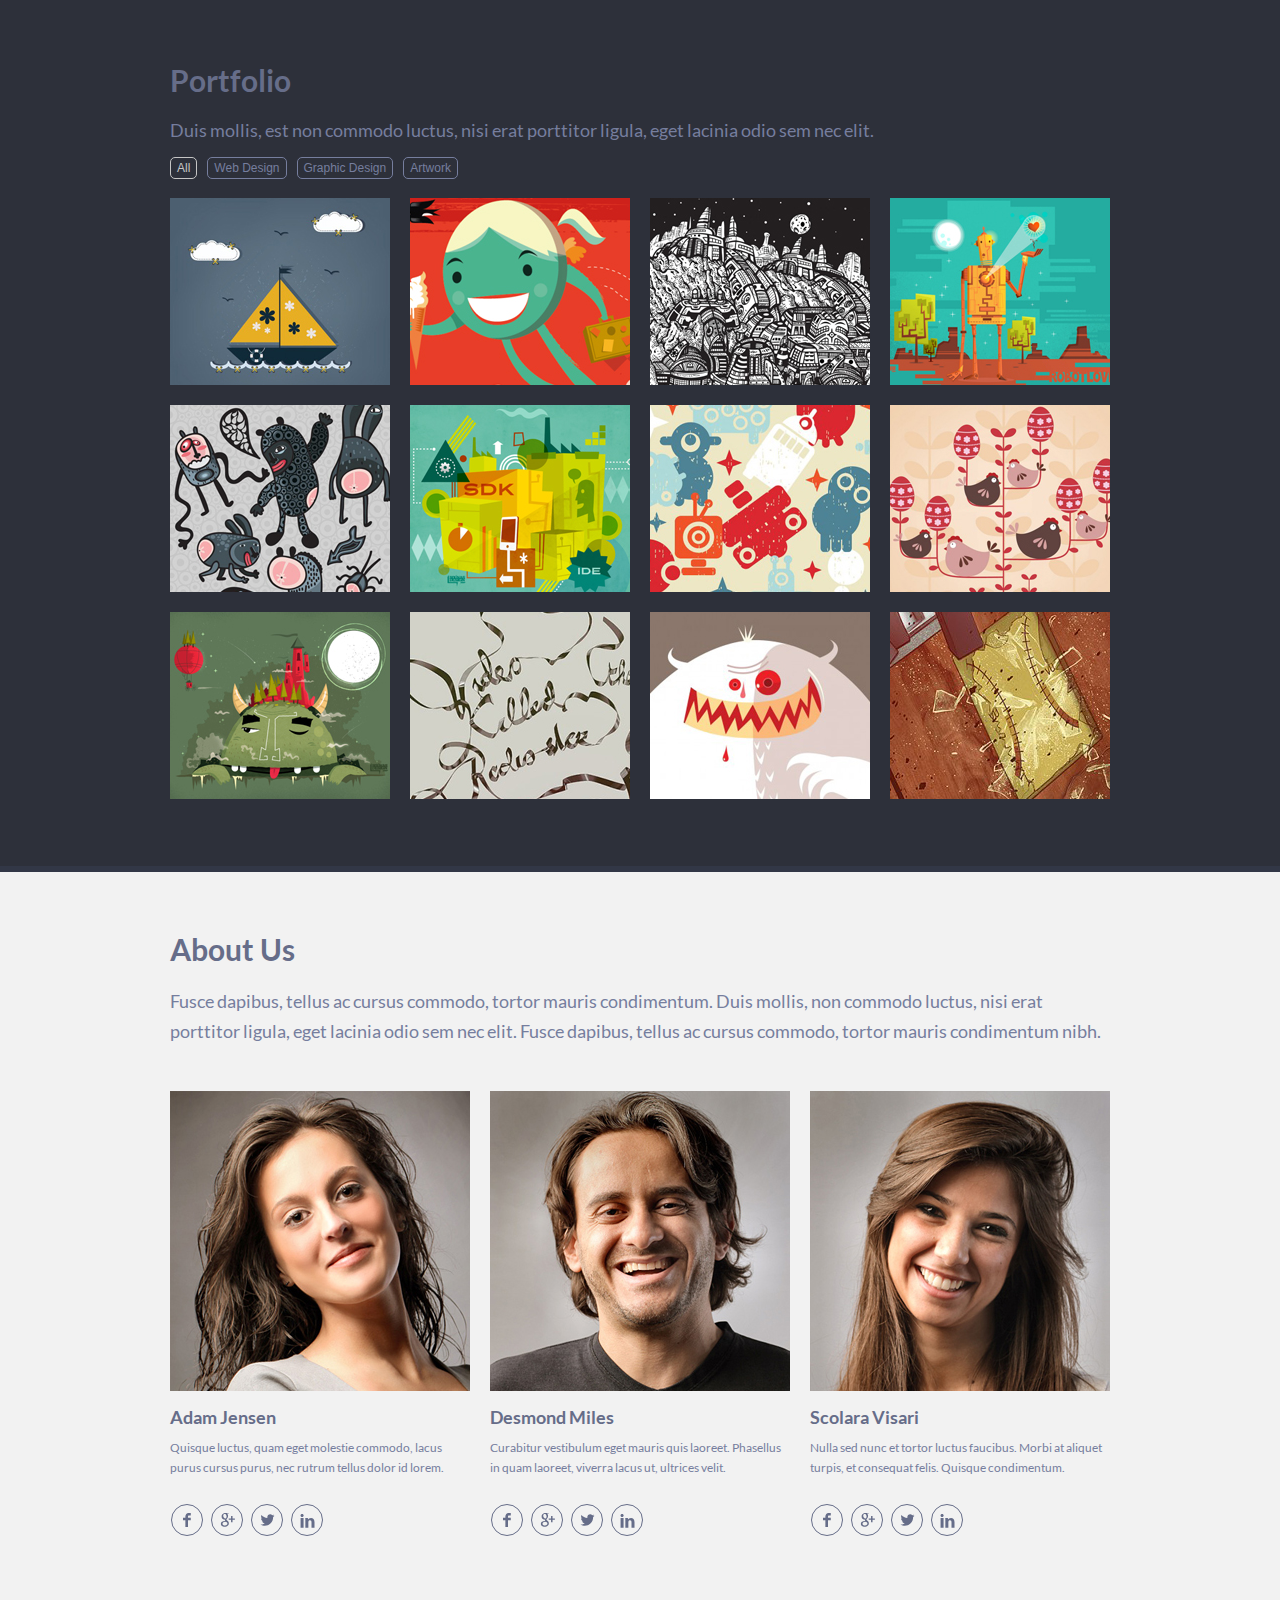
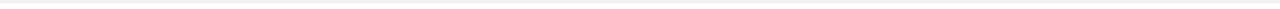
==== singolo2.html @ c1cf632d "init: start a new task" ====
<!DOCTYPE html>
<html lang="en">
<head>
    <meta charset="UTF-8">
    <meta name="viewport" content="width=device-width, initial-scale=1.0">
    <title>Singolo</title>
    <link rel="stylesheet" href="singolo2.css">
</head>
<body>
    <section class="portfolio">
        <div class="container">
            <h2 class="portfolio__headline section-headline">Portfolio</h3>
            <p class="portfolio__text section-text">Duis mollis, est non commodo luctus, nisi erat porttitor ligula, eget lacinia odio sem nec elit.</p>
            <ul class="portfolio__button-list">
                <li><button class="portfolio__button portfolio__button--active">All</button></li>
                <li><button class="portfolio__button">Web Design</button></li>
                <li><button class="portfolio__button">Graphic Design</button></li>
                <li><button class="portfolio__button">Artwork</button></li>
            </ul>
            <ul class="portfolio__picture-list">
                <li class="portfolio__item"><img class="portfolio__picture" src="assets/img/portfolio/1.jpg" alt="Picture 1" width="220px" height="187px"></li>
                <li class="portfolio__item"><img class="portfolio__picture" src="assets/img/portfolio/2.jpg" alt="Picture 2" width="220px" height="187px"></li>
                <li class="portfolio__item"><img class="portfolio__picture" src="assets/img/portfolio/3.jpg" alt="Picture 3" width="220px" height="187px"></li>
                <li class="portfolio__item"><img class="portfolio__picture" src="assets/img/portfolio/4.jpg" alt="Picture 4" width="220px" height="187px"></li>
                <li class="portfolio__item"><img class="portfolio__picture" src="assets/img/portfolio/5.jpg" alt="Picture 5" width="220px" height="187px"></li>
                <li class="portfolio__item"><img class="portfolio__picture" src="assets/img/portfolio/6.jpg" alt="Picture 6" width="220px" height="187px"></li>
                <li class="portfolio__item"><img class="portfolio__picture" src="assets/img/portfolio/7.jpg" alt="Picture 7" width="220px" height="187px"></li>
                <li class="portfolio__item"><img class="portfolio__picture" src="assets/img/portfolio/8.jpg" alt="Picture 8" width="220px" height="187px"></li>
                <li class="portfolio__item"><img class="portfolio__picture" src="assets/img/portfolio/9.jpg" alt="Picture 9" width="220px" height="187px"></li>
                <li class="portfolio__item"><img class="portfolio__picture" src="assets/img/portfolio/10.jpg" alt="Picture 10" width="220px" height="187px"></li>
                <li class="portfolio__item"><img class="portfolio__picture" src="assets/img/portfolio/11.jpg" alt="Picture 11" width="220px" height="187px"></li>
                <li class="portfolio__item"><img class="portfolio__picture" src="assets/img/portfolio/12.jpg" alt="Picture 12" width="220px" height="187px"></li>
                <!-- <li class="portfolio__item"><img  class="portfolio__picture" src="assets/img/portfolio/12.jpg" alt="Picture 12" width="220px" height="187px"></li> -->
            </ul>
        </div>
    </section>
    <section class="about">
        <div class="container">
            <h2 class="about__headline section-headline">About Us</h3>
            <p class="about__text section-text">Fusce dapibus, tellus ac cursus commodo, tortor mauris condimentum. Duis mollis, non commodo luctus, nisi erat porttitor ligula, eget lacinia odio sem nec elit. Fusce dapibus, tellus ac cursus commodo, tortor mauris condimentum nibh.</p>
            <ul class="about__person-list">
                <li class="about__person">
                    <img class="person__photo" src="assets/img/persons/adam-jensen.jpg" alt="Adam Jensen photo" width="300px" height="300px">
                    <h3 class="person__name">Adam Jensen</h3>
                    <p class="person__text">Quisque luctus, quam eget molestie commodo, lacus purus cursus purus, nec rutrum tellus dolor id lorem.</p>
                    <ul class="person__social-icons-list">
                        <li class="person__item"><a class="person__social-icon person__facebook" href="#"></a></li>
                        <li class="person__item"><a class="person__social-icon person__google" href="#"></a></li>
                        <li class="person__item"><a class="person__social-icon person__twitter" href="#"></a></li>
                        <li class="person__item"><a class="person__social-icon person__linkedin" href="#"></a></li>
                    </ul>
                </li>
                <li class="about__person">
                    <img class="person__photo" src="assets/img/persons/desmond-miles.jpg" alt="Desmond Miles photo" width="300px" height="300px">
                    <h3 class="person__name">Desmond Miles</h3>
                    <p class="person__text">Curabitur vestibulum eget mauris quis laoreet. Phasellus in quam laoreet, viverra lacus ut, ultrices velit.</p>
                    <ul class="person__social-icons-list">
                        <li class="person__item"><a class="person__social-icon person__facebook" href="#"></a></li>
                        <li class="person__item"><a class="person__social-icon person__google" href="#"></a></li>
                        <li class="person__item"><a class="person__social-icon person__twitter" href="#"></a></li>
                        <li class="person__item"><a class="person__social-icon person__linkedin" href="#"></a></li>
                    </ul>
                </li>
                <li class="about__person">
                    <img class="person__photo" src="assets/img/persons/scolara-visari.jpg" alt="Scolara Visari photo" width="300px" height="300px">
                    <h3 class="person__name">Scolara Visari</h3>
                    <p class="person__text">Nulla sed nunc et tortor luctus faucibus. Morbi at aliquet turpis, et consequat felis. Quisque condimentum.</p>
                    <ul class="person__social-icons-list">
                        <li class="person__item"><a class="person__social-icon person__facebook" href="#"></a></li>
                        <li class="person__item"><a class="person__social-icon person__google" href="#"></a></li>
                        <li class="person__item"><a class="person__social-icon person__twitter" href="#"></a></li>
                        <li class="person__item"><a class="person__social-icon person__linkedin" href="#"></a></li>
                    </ul>
                </li>
            </ul>
        </div>
    </section>
</body>
</html>
---- singolo2.css ----
@font-face {
    font-family: 'Lato';
    font-style: normal;
    font-weight: 300;
    src: local('Lato Light'), local('Lato-Light'),
    url('assets/fonts/lato-v16-latin-300.woff2') format('woff2'),
    url('assets/fonts/lato-v16-latin-300.woff') format('woff');
}
  
@font-face {
    font-family: 'Lato';
    font-style: normal;
    font-weight: 400;
    src: local('Lato Regular'), local('Lato-Regular'),
    url('assets/fonts/lato-v16-latin-regular.woff2') format('woff2'),
    url('assets/fonts/lato-v16-latin-regular.woff') format('woff');
}
  
@font-face {
    font-family: 'Lato';
    font-style: normal;
    font-weight: 700;
    src: local('Lato Bold'), local('Lato-Bold'),
    url('assets/fonts/lato-v16-latin-700.woff2') format('woff2'),
    url('assets/fonts/lato-v16-latin-700.woff') format('woff');
}
  
@font-face {
    font-family: 'Lato';
    font-style: normal;
    font-weight: 900;
    src: local('Lato Black'), local('Lato-Black'),
    url('assets/fonts/lato-v16-latin-900.woff2') format('woff2'),
    url('assets/fonts/lato-v16-latin-900.woff') format('woff');
}

body {
    margin: 0;
    padding: 0;

    font-family: "Lato", "Arial", sans-serif;
    font-size: 18px;
    line-height: 30px;
    font-style: normal;
    font-weight: normal;
    color: #666d89;
    background-color: #f2f2f2;
}

img {
    max-width: 100%;
    height: auto;
}

a {
    text-decoration: none;
    color: inherit;
}

.container {
    width: 940px;
    margin: 0 auto;
    padding: 0 40px;
}

.section-headline {
    font-size: 30px;
    color: #666d89;

    margin: 0;
}

.section-text {
    font-size: 18px;
    line-height: 30px;
    color: #767e9e;

    margin: 0;
}

.portfolio {
    background-color: #2d303a;
    border-bottom: 6px solid #323746;
    min-height: 732px;

    padding-top: 65px;
    padding-bottom: 67px;
}

.portfolio__headline {
    margin-bottom: 20px;
}

.portfolio__text {
    margin-bottom: 5px;
}

.portfolio__button-list {
    margin: 0;
    padding: 0;
    list-style: none;

    display: flex;
    justify-content: flex-start;

    min-width: 300px;
}

.portfolio__button {
    cursor: pointer;
    background-color: inherit;
    font-size: 12px;
    line-height: 12px;
    color: #767e9e;
    border: 1px solid #767e9e;
    border-radius: 5px;
    
    min-height: 22px;
    margin-bottom: 19px;
    margin-right: 10px;
}

.portfolio__button--active {
    color: #c5c5c5;
    border-color: #c5c5c5;
}

.portfolio__picture-list {
    margin: 0;
    padding: 0;
    list-style: none;

    display: flex;
    justify-content: space-between;
    flex-wrap: wrap;
    height: 601px;
    align-content: space-between;
    overflow: hidden;
}

.portfolio__item {
    display: flex;
}


.about {
    background-color: #f2f2f2;
    border-bottom: 6px solid #ffffff;

    min-width: 599px;
    padding-top: 62px;
    padding-bottom: 67px;
}

.about__headline {
    margin-bottom: 22px;
}

.about__text {
    margin-bottom: 45px;
}

.about__person-list {
    margin: 0;
    padding: 0;
    list-style: none;

    width: 940px;
    display: flex;
    justify-content: space-between;
}

.about__person {
    width: 300px;
}

.person__photo {
    margin-bottom: 9px;
}

.person__name {
    margin: 0;
    font-size: 18px;
    line-height: 18px;
    color: #666d89;
}

.person__text {
    font-size: 12px;
    line-height: 19.5px;
    color: #767e9e;
}

.person__social-icons-list {
    margin: 0;
    padding: 0;
    list-style: none;

    display: flex;
    justify-content: flex-start;
    flex-wrap: wrap;

    width: 160px;
    margin-top: 27px;
    padding-left: 1px;
}

.person__item {
    display: flex;
}

.person__social-icon {
    width: 30px;
    height: 30px;

    border: 1px solid #666d89;
    border-radius: 50%;

    margin-right: 8px;
}

.person__facebook {
    background-image: url(assets/img/social-icons/facebook.svg);
    background-repeat: no-repeat;
    background-position: center center;
}

.person__google {
    background-image: url(assets/img/social-icons/google-plus.svg);
    background-repeat: no-repeat;
    background-position: center center;
}

.person__twitter {
    background-image: url(assets/img/social-icons/twitter.svg);
    background-repeat: no-repeat;
    background-position: center center;
}

.person__linkedin {
    background-image: url(assets/img/social-icons/linkedin.svg);
    background-repeat: no-repeat;
    background-position: center center;
}
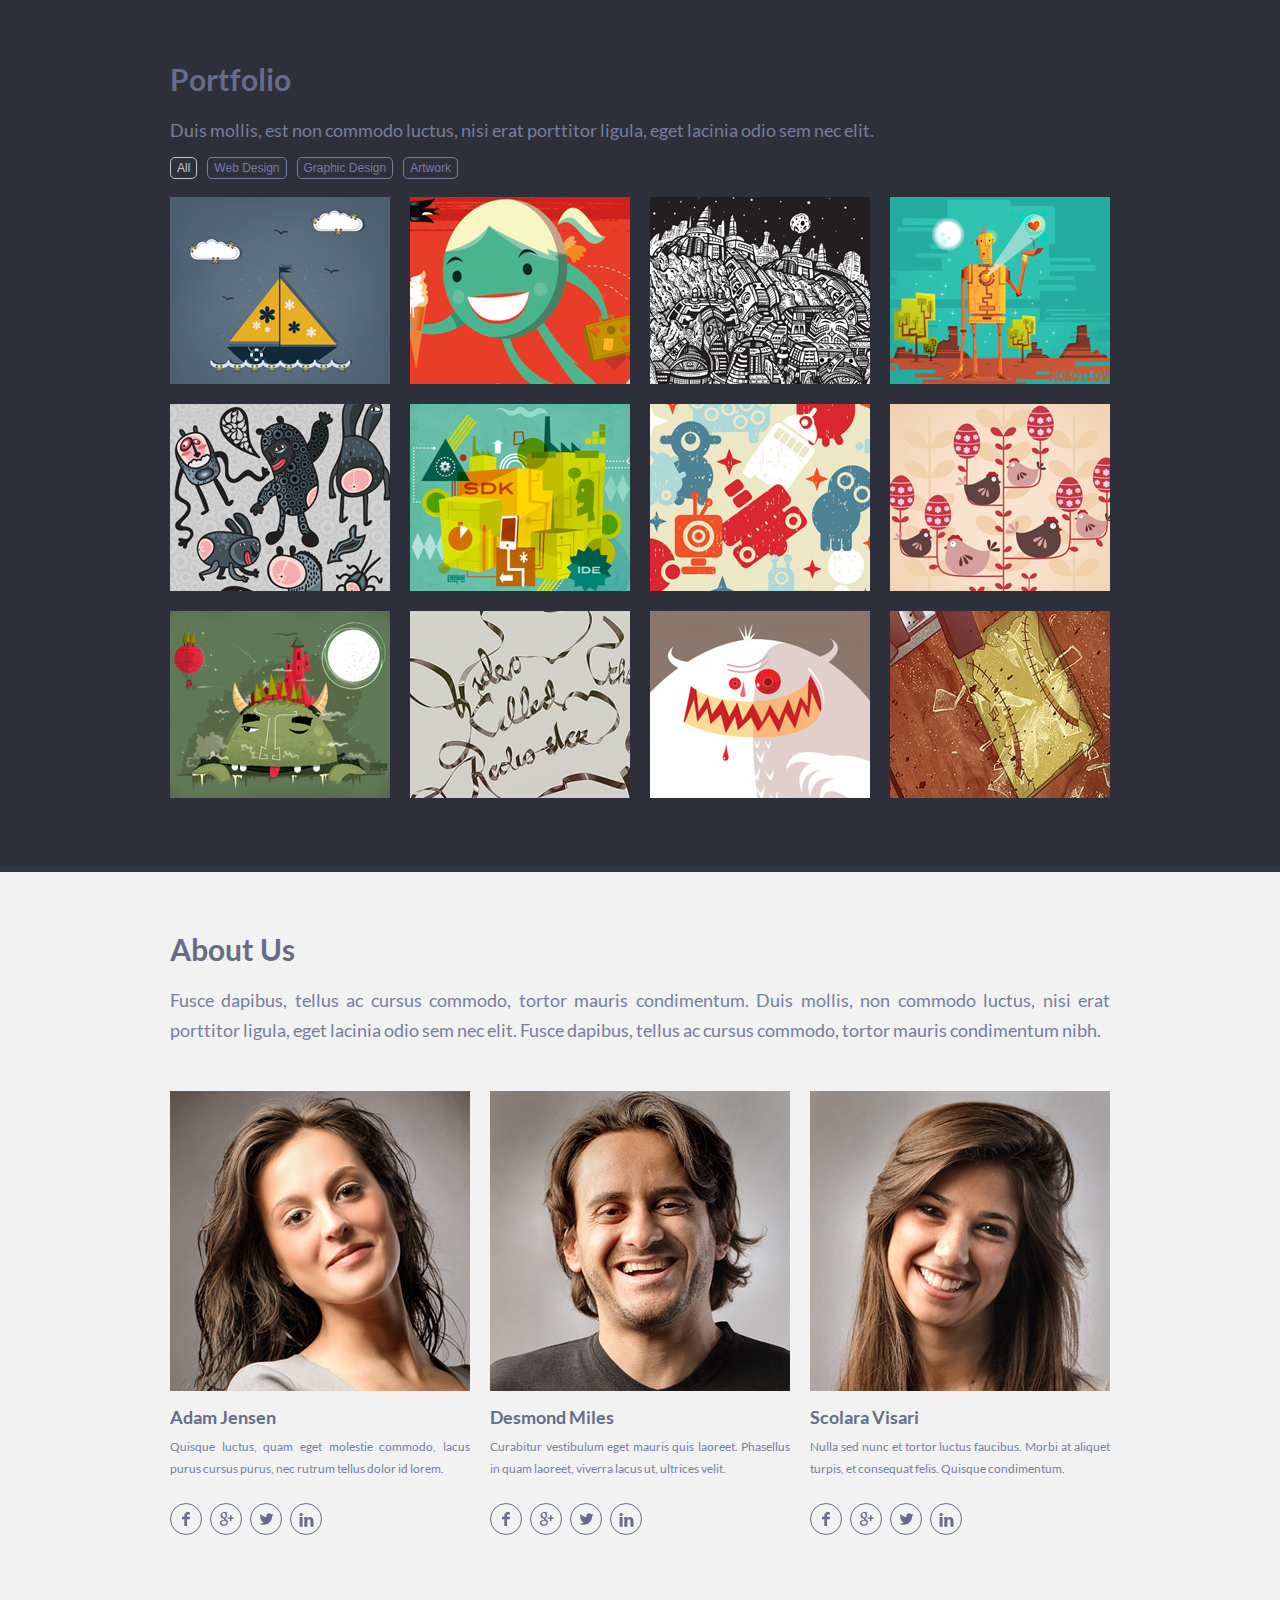
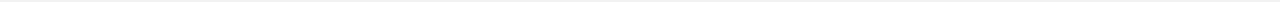
==== commit 812df619: "refactor: remove comments and redundant classes" ====
--- a/singolo2.html
+++ b/singolo2.html
@@ -9,8 +9,8 @@
 <body>
     <section class="portfolio">
         <div class="container">
-            <h2 class="portfolio__headline section-headline">Portfolio</h3>
-            <p class="portfolio__text section-text">Duis mollis, est non commodo luctus, nisi erat porttitor ligula, eget lacinia odio sem nec elit.</p>
+            <h2 class="portfolio__headline">Portfolio</h3>
+            <p class="portfolio__text">Duis mollis, est non commodo luctus, nisi erat porttitor ligula, eget lacinia odio sem nec elit.</p>
             <ul class="portfolio__button-list">
                 <li><button class="portfolio__button portfolio__button--active">All</button></li>
                 <li><button class="portfolio__button">Web Design</button></li>
@@ -30,14 +30,13 @@
                 <li class="portfolio__item"><img class="portfolio__picture" src="assets/img/portfolio/10.jpg" alt="Picture 10" width="220px" height="187px"></li>
                 <li class="portfolio__item"><img class="portfolio__picture" src="assets/img/portfolio/11.jpg" alt="Picture 11" width="220px" height="187px"></li>
                 <li class="portfolio__item"><img class="portfolio__picture" src="assets/img/portfolio/12.jpg" alt="Picture 12" width="220px" height="187px"></li>
-                <!-- <li class="portfolio__item"><img  class="portfolio__picture" src="assets/img/portfolio/12.jpg" alt="Picture 12" width="220px" height="187px"></li> -->
             </ul>
         </div>
     </section>
     <section class="about">
         <div class="container">
-            <h2 class="about__headline section-headline">About Us</h3>
-            <p class="about__text section-text">Fusce dapibus, tellus ac cursus commodo, tortor mauris condimentum. Duis mollis, non commodo luctus, nisi erat porttitor ligula, eget lacinia odio sem nec elit. Fusce dapibus, tellus ac cursus commodo, tortor mauris condimentum nibh.</p>
+            <h2 class="about__headline">About Us</h3>
+            <p class="about__text">Fusce dapibus, tellus ac cursus commodo, tortor mauris condimentum. Duis mollis, non commodo luctus, nisi erat porttitor ligula, eget lacinia odio sem nec elit. Fusce dapibus, tellus ac cursus commodo, tortor mauris condimentum nibh.</p>
             <ul class="about__person-list">
                 <li class="about__person">
                     <img class="person__photo" src="assets/img/persons/adam-jensen.jpg" alt="Adam Jensen photo" width="300px" height="300px">
--- a/singolo2.css
+++ b/singolo2.css
@@ -63,35 +63,31 @@
     padding: 0 40px;
 }
 
-.section-headline {
-    font-size: 30px;
-    color: #666d89;
-
-    margin: 0;
-}
-
-.section-text {
-    font-size: 18px;
-    line-height: 30px;
-    color: #767e9e;
-
-    margin: 0;
-}
 
 .portfolio {
     background-color: #2d303a;
     border-bottom: 6px solid #323746;
-    min-height: 732px;
-
-    padding-top: 65px;
-    padding-bottom: 67px;
+
+    padding-top: 64px;
+    padding-bottom: 68px;
 }
 
 .portfolio__headline {
-    margin-bottom: 20px;
+    font-size: 30px;
+    line-height: 30px;
+    color: #666d89;
+
+    margin: 0;
+    margin-bottom: 21px;
 }
 
 .portfolio__text {
+    font-size: 18px;
+    line-height: 30px;
+    color: #767e9e;
+    text-align: justify;
+
+    margin: 0;
     margin-bottom: 5px;
 }
 
@@ -101,9 +97,6 @@
     list-style: none;
 
     display: flex;
-    justify-content: flex-start;
-
-    min-width: 300px;
 }
 
 .portfolio__button {
@@ -116,7 +109,7 @@
     border-radius: 5px;
     
     min-height: 22px;
-    margin-bottom: 19px;
+    margin-bottom: 18px;
     margin-right: 10px;
 }
 
@@ -147,17 +140,27 @@
     background-color: #f2f2f2;
     border-bottom: 6px solid #ffffff;
 
-    min-width: 599px;
     padding-top: 62px;
     padding-bottom: 67px;
 }
 
 .about__headline {
-    margin-bottom: 22px;
+    font-size: 30px;
+    line-height: 30px;
+    color: #666d89;
+
+    margin: 0;
+    margin-bottom: 21px;
 }
 
 .about__text {
-    margin-bottom: 45px;
+    font-size: 18px;
+    line-height: 30px;
+    color: #767e9e;
+    text-align: justify;
+
+    margin: 0;
+    margin-bottom: 46px;
 }
 
 .about__person-list {
@@ -179,16 +182,22 @@
 }
 
 .person__name {
-    margin: 0;
     font-size: 18px;
     line-height: 18px;
     color: #666d89;
+
+    margin: 0;
+    margin-bottom: 10px;
 }
 
 .person__text {
     font-size: 12px;
-    line-height: 19.5px;
-    color: #767e9e;
+    line-height: 21.56px;
+    color: #767e9e;
+    text-align: justify;
+
+    margin: 0;
+    margin-bottom: 24px;
 }
 
 .person__social-icons-list {
@@ -201,8 +210,6 @@
     flex-wrap: wrap;
 
     width: 160px;
-    margin-top: 27px;
-    padding-left: 1px;
 }
 
 .person__item {
